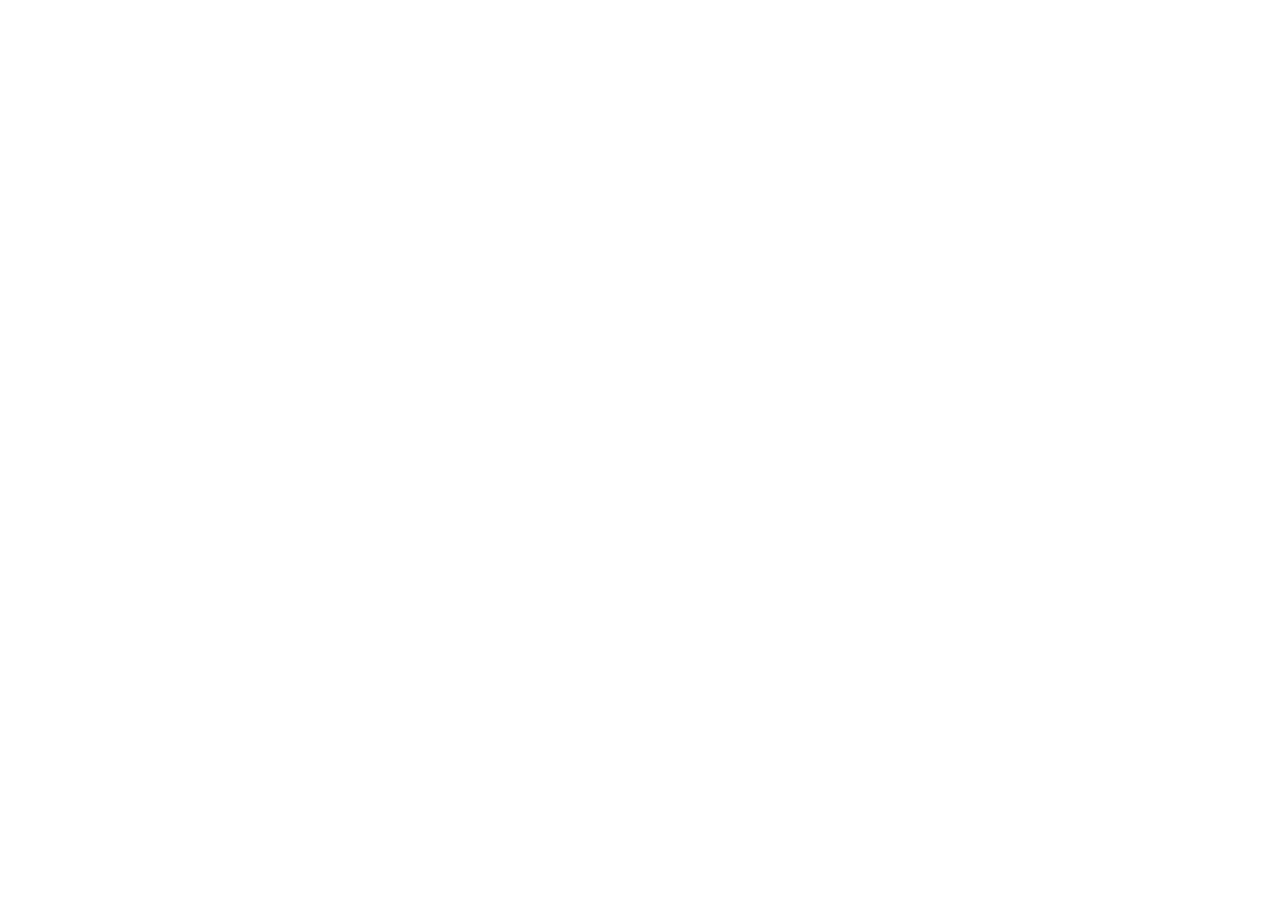
==== detail.html @ 0fccf852 "Add blank detail.html template" ====
<!DOCTYPE html>
<html lang="en">
<head>
  <meta charset="UTF-8">
  <meta name="viewport" content="width=device-width, initial-scale=1.0">
  <title>Project 1 - Case Study</title>
  <link rel="stylesheet" href="css/style.css">
</head>
<body>
  <!-- Page 2: Feature Detail / Case Study -->
</body>
</html>
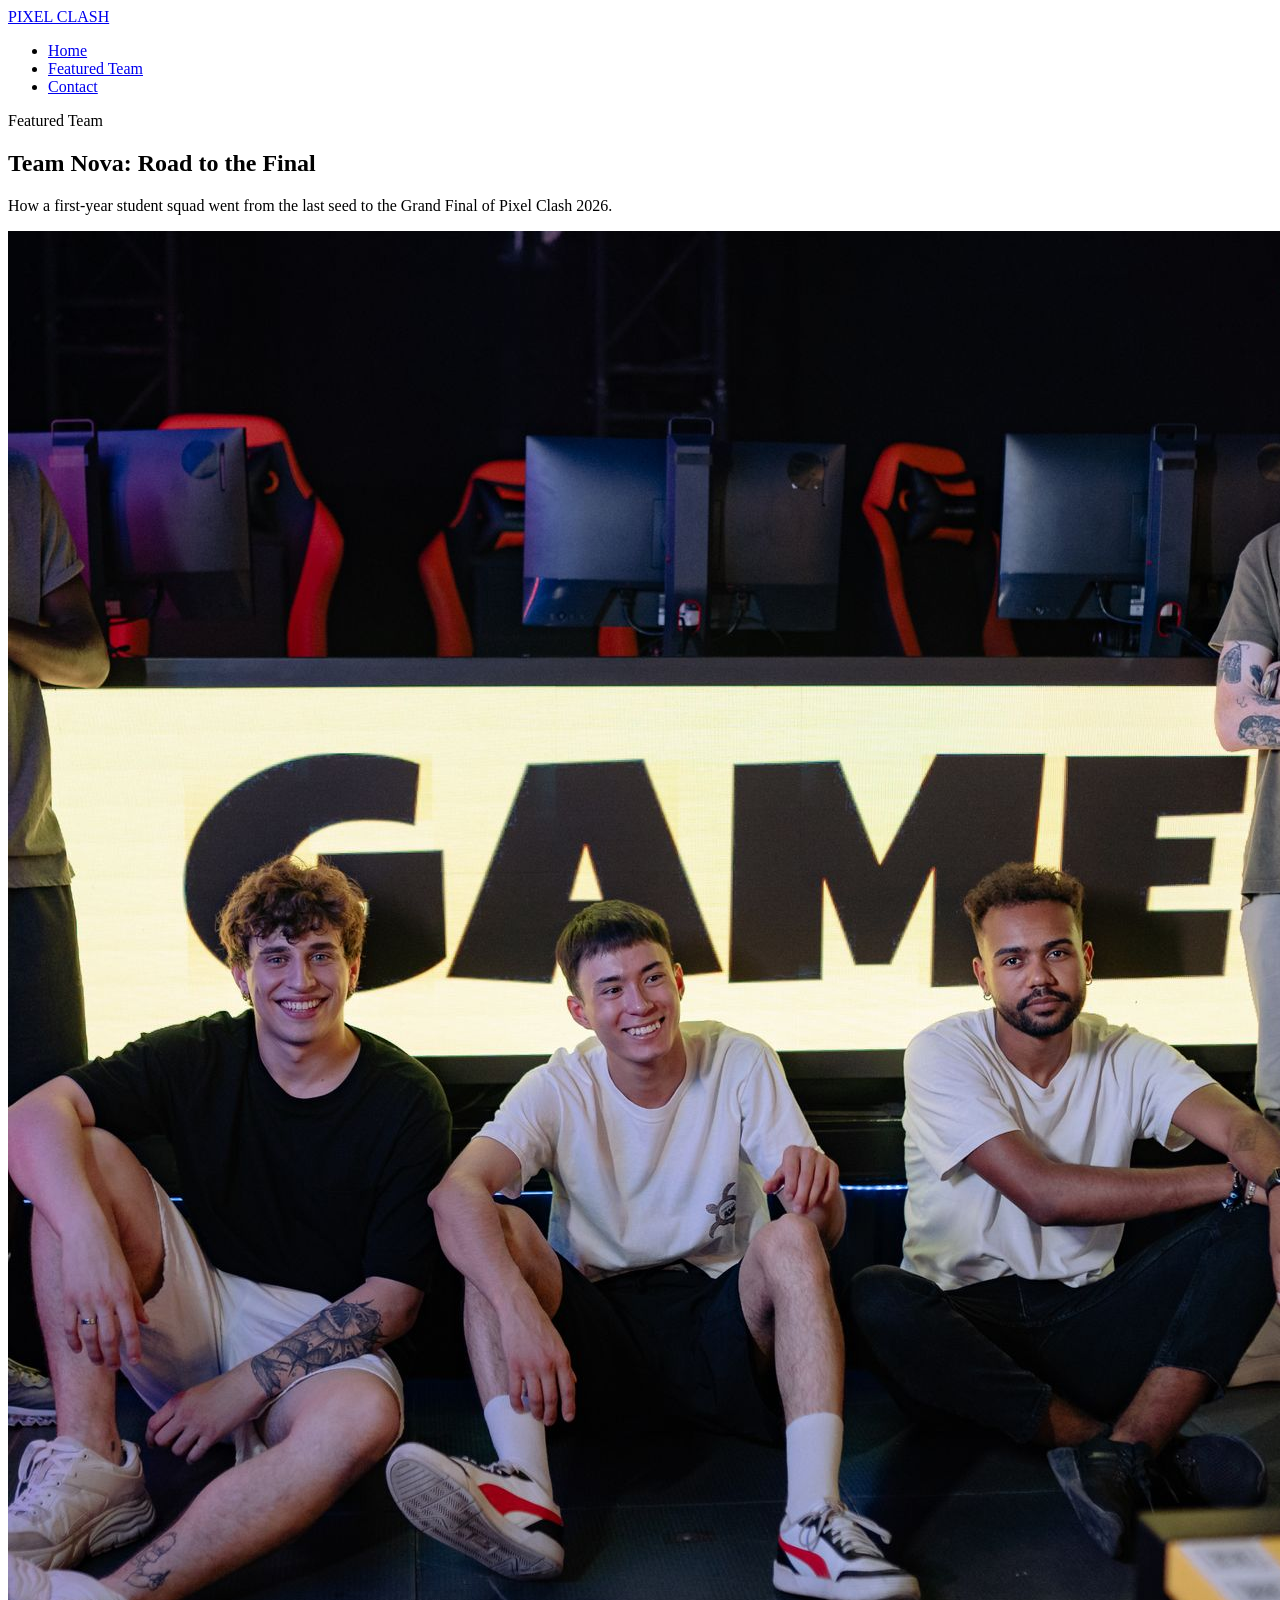
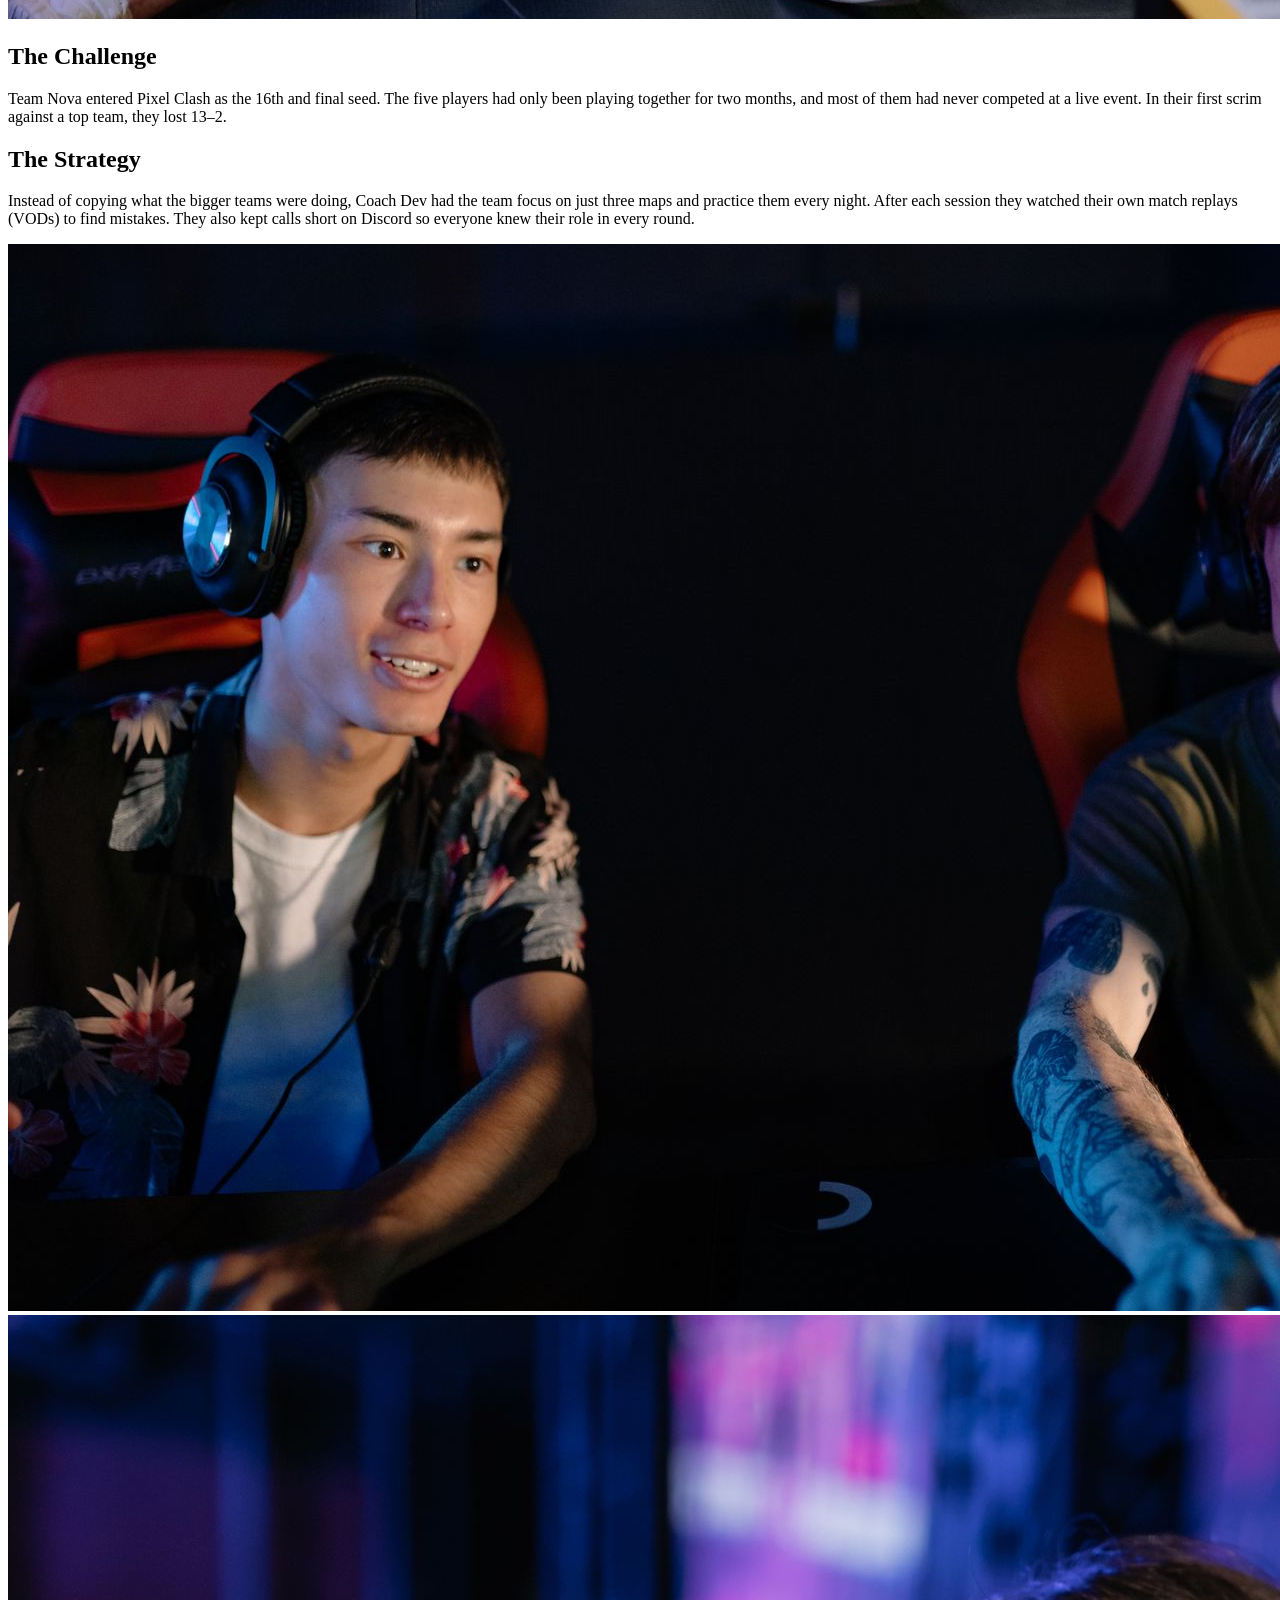
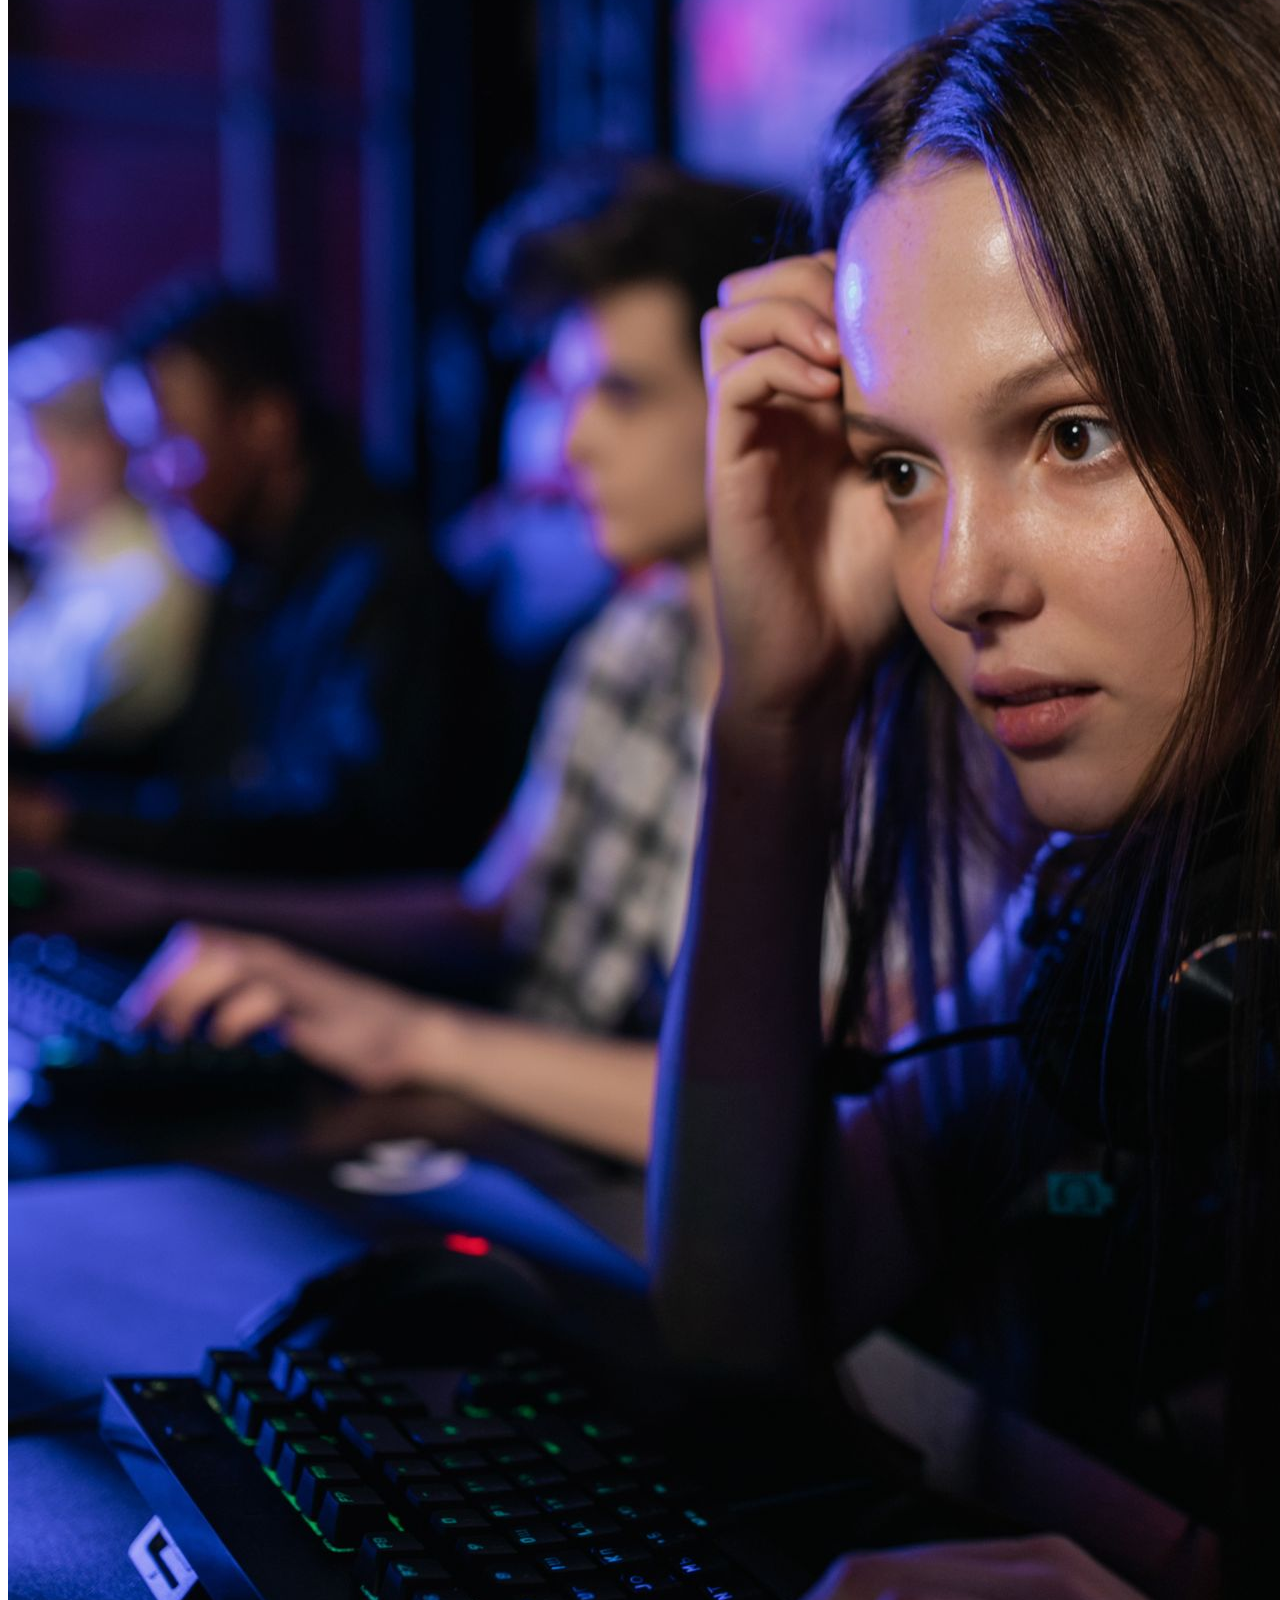
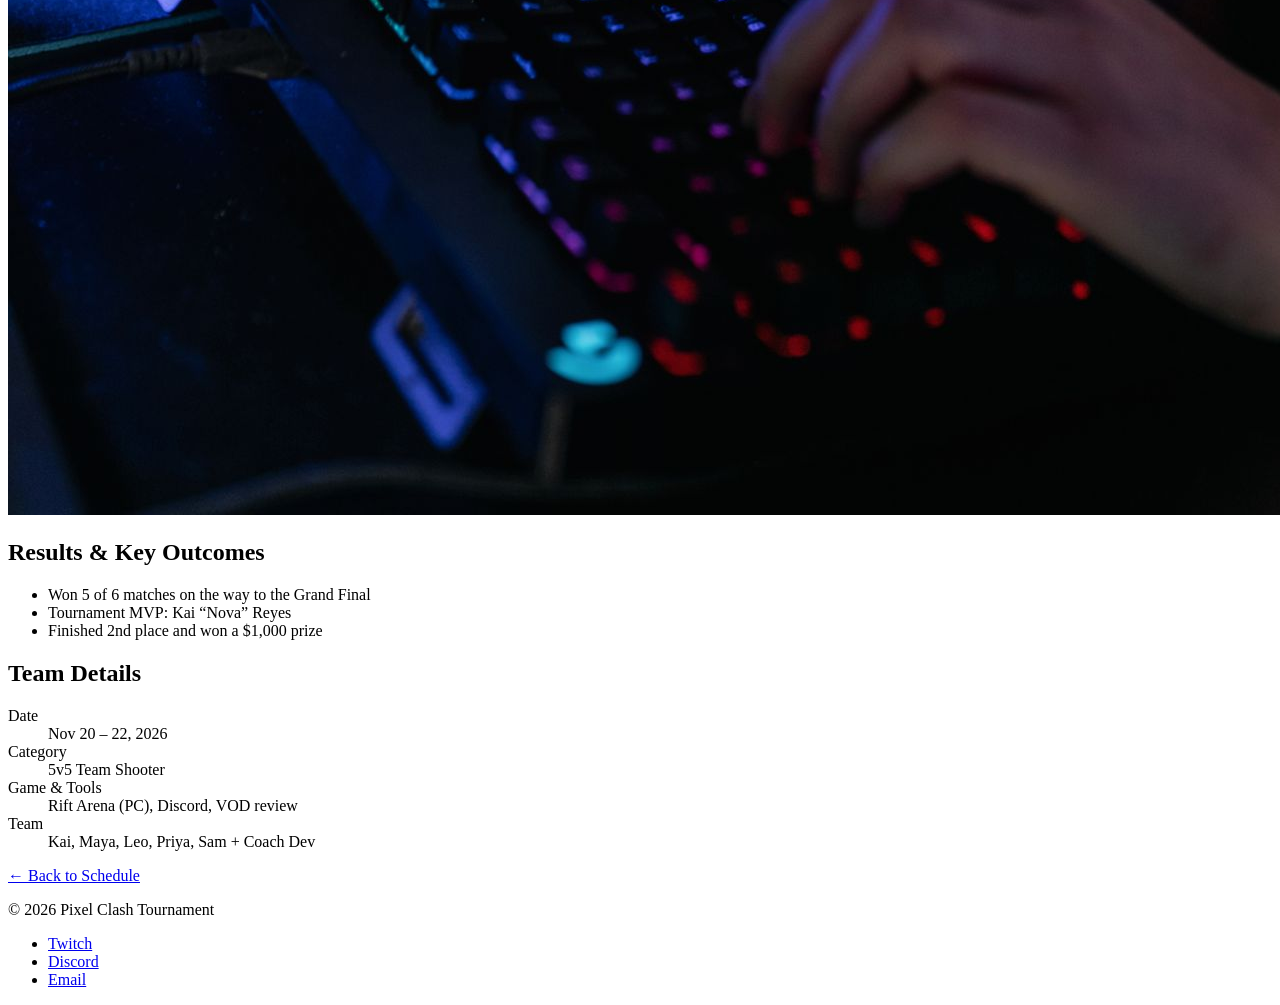
==== commit 27551699: "Version 1.0" ====
--- a/detail.html
+++ b/detail.html
@@ -3,10 +3,87 @@
 <head>
   <meta charset="UTF-8">
   <meta name="viewport" content="width=device-width, initial-scale=1.0">
-  <title>Project 1 - Case Study</title>
+  <title>Team Nova: Road to the Final | Pixel Clash 2026</title>
+  <link rel="preconnect" href="https://fonts.googleapis.com">
+  <link rel="preconnect" href="https://fonts.gstatic.com" crossorigin>
+  <link href="https://fonts.googleapis.com/css2?family=Poppins:wght@400;500;600;700&display=swap" rel="stylesheet">
   <link rel="stylesheet" href="css/style.css">
 </head>
 <body>
-  <!-- Page 2: Feature Detail / Case Study -->
+
+  <!-- Shared header (same on both pages) -->
+  <header class="site-header">
+    <a href="index.html" class="logo">PIXEL CLASH</a>
+    <nav>
+      <ul class="nav-links">
+        <li><a href="index.html">Home</a></li>
+        <li><a href="detail.html" class="active">Featured Team</a></li>
+        <li><a href="#contact">Contact</a></li>
+      </ul>
+    </nav>
+  </header>
+
+  <main class="detail-layout">
+
+    <section class="detail-hero">
+      <p class="eyebrow">Featured Team</p>
+      <h1>Team Nova: Road to the Final</h1>
+      <p class="lead-text">How a first-year student squad went from the last seed to the Grand Final of Pixel Clash 2026.</p>
+    </section>
+
+    <!-- Content: 3fr / 1fr grid -->
+    <section class="content-grid">
+
+      <article class="article-body">
+        <img src="images/team-nova.jpg" alt="Team Nova posing together in the esports arena" class="main-img">
+
+        <h2>The Challenge</h2>
+        <p>Team Nova entered Pixel Clash as the 16th and final seed. The five players had only been playing together for two months, and most of them had never competed at a live event. In their first scrim against a top team, they lost 13&ndash;2.</p>
+
+        <h2>The Strategy</h2>
+        <p>Instead of copying what the bigger teams were doing, Coach Dev had the team focus on just three maps and practice them every night. After each session they watched their own match replays (VODs) to find mistakes. They also kept calls short on Discord so everyone knew their role in every round.</p>
+
+        <div class="photo-row">
+          <img src="images/match-photo-1.jpg" alt="Two Team Nova players focused during a match">
+          <img src="images/match-photo-2.jpg" alt="A Team Nova player concentrating at her gaming station">
+        </div>
+
+        <h2>Results &amp; Key Outcomes</h2>
+        <ul class="results-list">
+          <li>Won 5 of 6 matches on the way to the Grand Final</li>
+          <li>Tournament MVP: Kai &ldquo;Nova&rdquo; Reyes</li>
+          <li>Finished 2nd place and won a $1,000 prize</li>
+        </ul>
+      </article>
+
+      <aside class="sidebar">
+        <h2>Team Details</h2>
+        <dl class="info-list">
+          <dt>Date</dt>
+          <dd>Nov 20 &ndash; 22, 2026</dd>
+          <dt>Category</dt>
+          <dd>5v5 Team Shooter</dd>
+          <dt>Game &amp; Tools</dt>
+          <dd>Rift Arena (PC), Discord, VOD review</dd>
+          <dt>Team</dt>
+          <dd>Kai, Maya, Leo, Priya, Sam + Coach Dev</dd>
+        </dl>
+        <a href="index.html#schedule" class="btn btn-purple">&larr; Back to Schedule</a>
+      </aside>
+
+    </section>
+
+  </main>
+
+  <!-- Shared footer (same on both pages) -->
+  <footer class="site-footer" id="contact">
+    <p>&copy; 2026 Pixel Clash Tournament</p>
+    <ul class="social-links">
+      <li><a href="#">Twitch</a></li>
+      <li><a href="#">Discord</a></li>
+      <li><a href="mailto:info@pixelclash.ca">Email</a></li>
+    </ul>
+  </footer>
+
 </body>
 </html>
--- a/css/style.css
+++ b/css/style.css
@@ -0,0 +1 @@
+/* CCT360 Project 1 - shared stylesheet for index.html and detail.html */
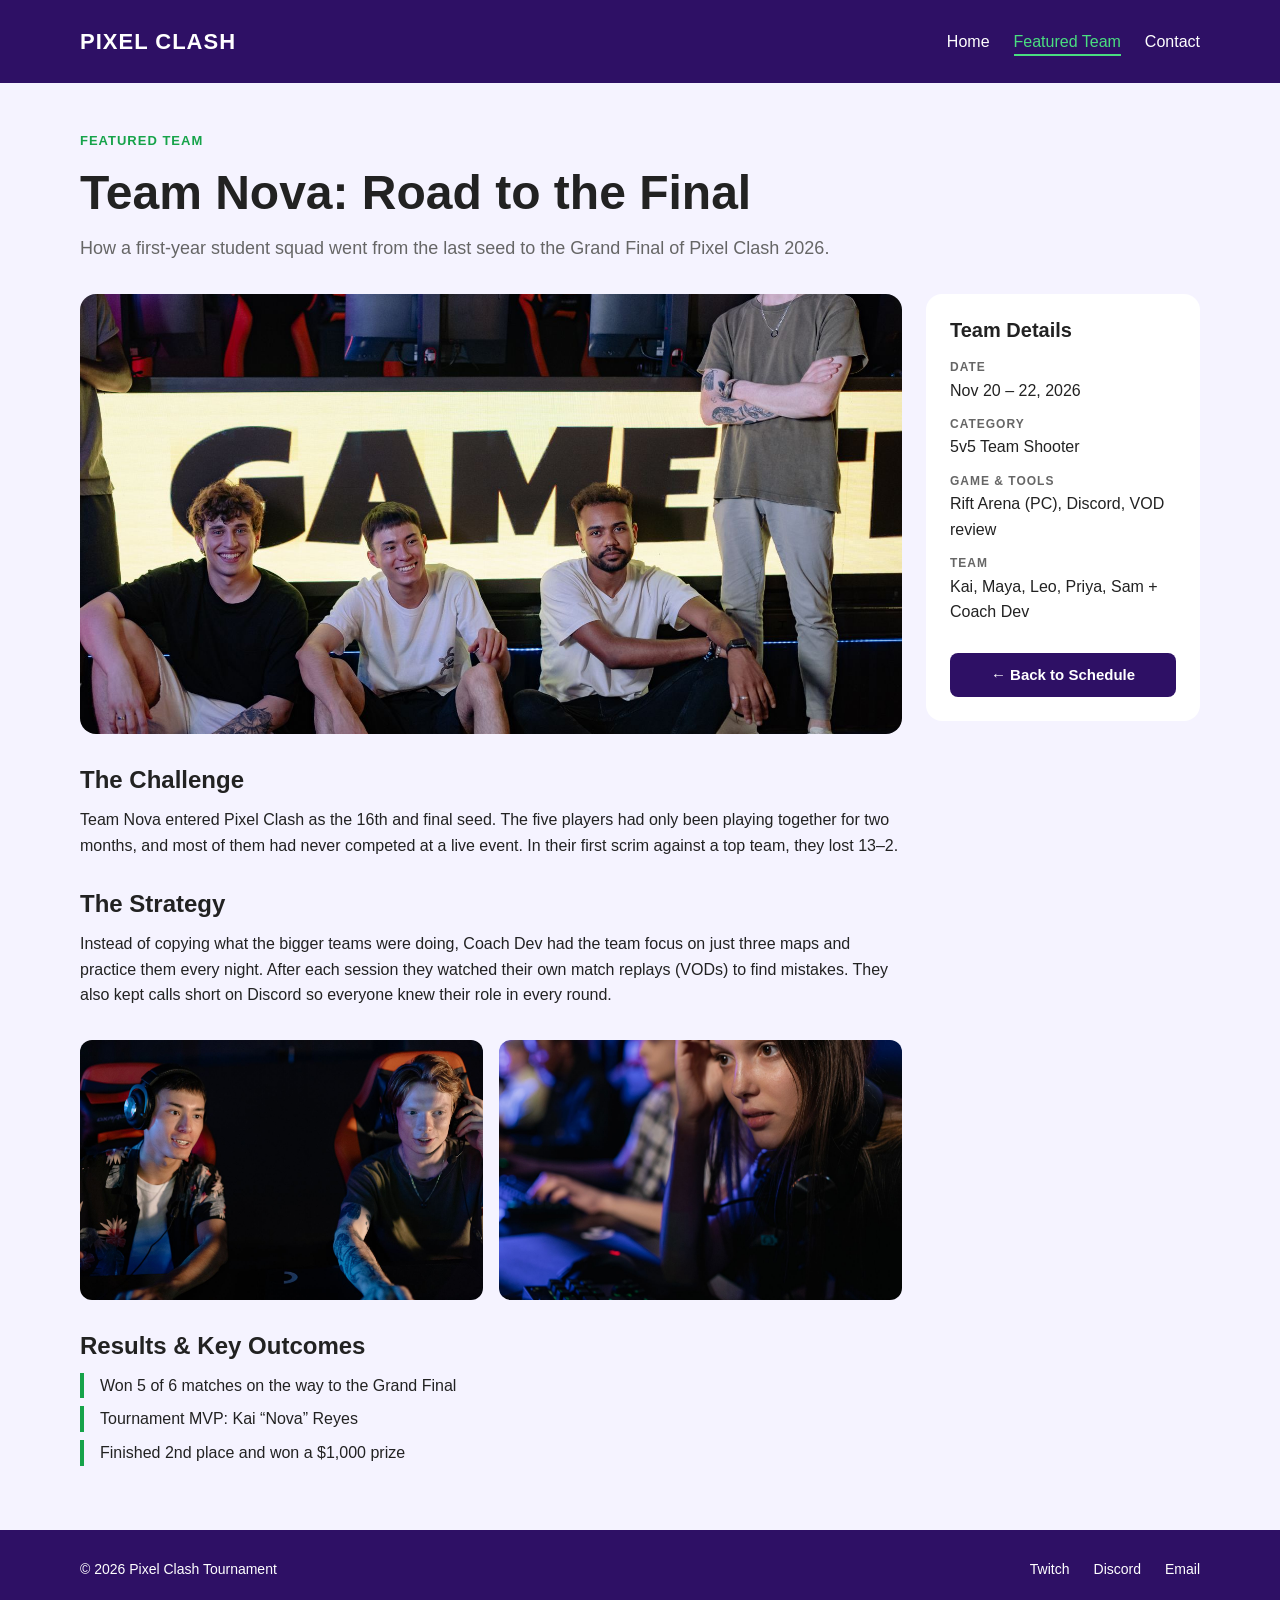
==== commit a550df20: "Version 3.0" ====
--- a/detail.html
+++ b/detail.html
@@ -11,7 +11,6 @@
 </head>
 <body>
 
-  <!-- Shared header (same on both pages) -->
   <header class="site-header">
     <a href="index.html" class="logo">PIXEL CLASH</a>
     <nav>
@@ -31,7 +30,6 @@
       <p class="lead-text">How a first-year student squad went from the last seed to the Grand Final of Pixel Clash 2026.</p>
     </section>
 
-    <!-- Content: 3fr / 1fr grid -->
     <section class="content-grid">
 
       <article class="article-body">
@@ -75,7 +73,6 @@
 
   </main>
 
-  <!-- Shared footer (same on both pages) -->
   <footer class="site-footer" id="contact">
     <p>&copy; 2026 Pixel Clash Tournament</p>
     <ul class="social-links">
--- a/css/style.css
+++ b/css/style.css
@@ -1 +1,384 @@
-/* CCT360 Project 1 - shared stylesheet for index.html and detail.html */
+* {
+  margin: 0;
+  padding: 0;
+  box-sizing: border-box;
+}
+
+body {
+  font-family: "Poppins", Arial, sans-serif;
+  font-size: 16px;
+  line-height: 1.6;
+  color: #222222;
+  background-color: #F5F3FF;
+}
+
+img {
+  display: block;
+  max-width: 100%;
+}
+
+ul {
+  list-style: none;
+}
+
+a {
+  color: inherit;
+  text-decoration: none;
+}
+
+h1,
+h2,
+h3 {
+  line-height: 1.2;
+}
+
+.btn {
+  display: inline-block;
+  padding: 10px 20px;
+  border-radius: 8px;
+  font-weight: 600;
+  font-size: 15px;
+  color: #FFFFFF;
+  text-align: center;
+}
+
+.btn-green {
+  background-color: #16A34A;
+}
+
+.btn-green:hover {
+  background-color: #15803D;
+}
+
+.btn-purple {
+  background-color: #2E1065;
+}
+
+.btn-purple:hover {
+  background-color: #5B21B6;
+}
+
+.eyebrow {
+  font-size: 13px;
+  font-weight: 600;
+  text-transform: uppercase;
+  letter-spacing: 1px;
+  color: #16A34A;
+}
+
+.site-header {
+  display: flex;
+  flex-direction: column;
+  gap: 12px;
+  padding: 20px 16px;
+  background-color: #2E1065;
+  color: #FFFFFF;
+}
+
+.logo {
+  font-size: 22px;
+  font-weight: 700;
+  letter-spacing: 1px;
+}
+
+.nav-links {
+  display: flex;
+  gap: 24px;
+}
+
+.nav-links a {
+  font-weight: 500;
+  padding-bottom: 4px;
+}
+
+.nav-links a:hover,
+.nav-links a.active {
+  color: #4ADE80;
+  border-bottom: 2px solid #4ADE80;
+}
+
+.hero-grid {
+  display: grid;
+  grid-template-columns: 1fr;
+  gap: 24px;
+  padding: 24px 16px;
+}
+
+.spotlight {
+  display: flex;
+  flex-direction: column;
+  justify-content: center;
+  align-items: flex-start;
+  gap: 16px;
+  min-height: 400px;
+  padding: 32px 24px;
+  border-radius: 16px;
+  color: #FFFFFF;
+  background-image: linear-gradient(rgba(46, 16, 101, 0.75), rgba(46, 16, 101, 0.75)), url("../images/hero-tournament.jpg");
+  background-size: cover;
+  background-position: center;
+}
+
+.spotlight .eyebrow {
+  color: #4ADE80;
+}
+
+.spotlight h1 {
+  font-size: 36px;
+}
+
+.hero-info {
+  display: flex;
+  flex-direction: column;
+  gap: 16px;
+  padding: 24px;
+  border-radius: 16px;
+  background-color: #FFFFFF;
+}
+
+.hero-info h2 {
+  font-size: 22px;
+}
+
+.hero-info h3 {
+  font-size: 18px;
+  padding-top: 16px;
+  border-top: 1px solid #DDD6FE;
+}
+
+.info-list dt {
+  font-size: 12px;
+  font-weight: 600;
+  text-transform: uppercase;
+  letter-spacing: 1px;
+  color: #666666;
+}
+
+.info-list dd {
+  font-weight: 500;
+  margin-bottom: 12px;
+}
+
+.quick-links {
+  display: flex;
+  flex-direction: column;
+  gap: 8px;
+}
+
+.quick-links a {
+  color: #16A34A;
+  font-weight: 500;
+}
+
+.quick-links a:hover {
+  color: #2E1065;
+}
+
+.schedule {
+  padding: 24px 16px 48px;
+}
+
+.section-title {
+  font-size: 26px;
+  margin-bottom: 24px;
+}
+
+.cards-gallery {
+  display: grid;
+  grid-template-columns: repeat(auto-fit, minmax(280px, 1fr));
+  gap: 24px;
+}
+
+.card {
+  display: flex;
+  flex-direction: column;
+  border-radius: 12px;
+  overflow: hidden;
+  background-color: #FFFFFF;
+}
+
+.card img {
+  width: 100%;
+  height: 180px;
+  object-fit: cover;
+}
+
+.card-body {
+  display: flex;
+  flex-direction: column;
+  flex-grow: 1;
+  gap: 8px;
+  padding: 20px;
+}
+
+.card .card-date {
+  font-size: 13px;
+  font-weight: 600;
+  text-transform: uppercase;
+  color: #16A34A;
+}
+
+.card h3 {
+  font-size: 20px;
+}
+
+.card p {
+  color: #666666;
+}
+
+.card .btn {
+  margin-top: auto;
+  align-self: flex-start;
+}
+
+.detail-hero {
+  display: flex;
+  flex-direction: column;
+  gap: 12px;
+  padding: 32px 16px 24px;
+}
+
+.detail-hero h1 {
+  font-size: 30px;
+}
+
+.lead-text {
+  font-size: 18px;
+  color: #666666;
+}
+
+.content-grid {
+  display: grid;
+  grid-template-columns: 1fr;
+  gap: 24px;
+  padding: 0 16px 48px;
+}
+
+.article-body h2 {
+  font-size: 24px;
+  margin: 32px 0 12px;
+}
+
+.main-img {
+  width: 100%;
+  height: 260px;
+  object-fit: cover;
+  border-radius: 16px;
+}
+
+.photo-row {
+  display: flex;
+  gap: 16px;
+  margin-top: 32px;
+}
+
+.photo-row img {
+  width: 50%;
+  height: 160px;
+  object-fit: cover;
+  border-radius: 12px;
+}
+
+.results-list {
+  display: flex;
+  flex-direction: column;
+  gap: 8px;
+}
+
+.results-list li {
+  padding-left: 16px;
+  border-left: 4px solid #16A34A;
+}
+
+.sidebar {
+  display: flex;
+  flex-direction: column;
+  gap: 16px;
+  align-self: start;
+  padding: 24px;
+  border-radius: 16px;
+  background-color: #FFFFFF;
+}
+
+.sidebar h2 {
+  font-size: 20px;
+}
+
+.site-footer {
+  display: flex;
+  flex-direction: column;
+  align-items: center;
+  gap: 12px;
+  padding: 32px 16px;
+  background-color: #2E1065;
+  color: #FFFFFF;
+  font-size: 14px;
+}
+
+.social-links {
+  display: flex;
+  gap: 24px;
+}
+
+.social-links a:hover {
+  color: #4ADE80;
+}
+
+@media (min-width: 768px) {
+
+  .site-header {
+    flex-direction: row;
+    justify-content: space-between;
+    align-items: center;
+    padding: 24px 80px;
+  }
+
+  .hero-grid {
+    grid-template-columns: 2fr 1fr;
+    padding: 40px 80px;
+  }
+
+  .spotlight {
+    min-height: 480px;
+    padding: 48px;
+  }
+
+  .spotlight h1 {
+    font-size: 52px;
+  }
+
+  .schedule {
+    padding: 24px 80px 64px;
+  }
+
+  .section-title {
+    font-size: 32px;
+  }
+
+  .detail-hero {
+    padding: 48px 80px 32px;
+  }
+
+  .detail-hero h1 {
+    font-size: 48px;
+  }
+
+  .content-grid {
+    grid-template-columns: 3fr 1fr;
+    padding: 0 80px 64px;
+  }
+
+  .main-img {
+    height: 440px;
+  }
+
+  .photo-row img {
+    height: 260px;
+  }
+
+  .site-footer {
+    flex-direction: row;
+    justify-content: space-between;
+    padding: 28px 80px;
+  }
+}
